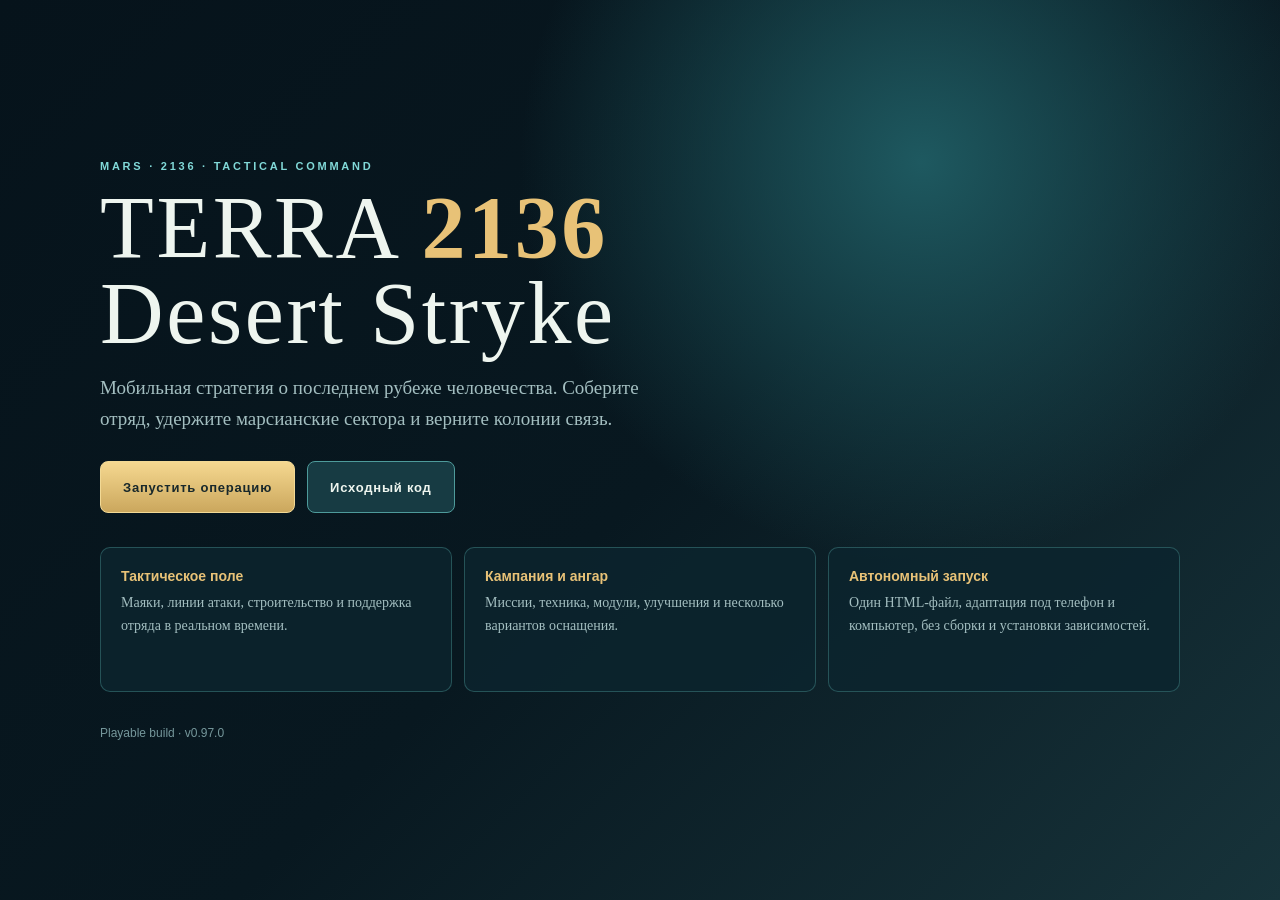
==== index.html @ c43dffd1 "v0.97.0: модели юнитов — детализация по размеру на экране, анизотропия 8×, наклон корпуса Текстуры: " ====
<!doctype html>
<html lang="ru">
<head>
  <meta charset="utf-8">
  <meta name="viewport" content="width=device-width, initial-scale=1">
  <meta name="theme-color" content="#081b24">
  <meta name="description" content="TERRA 2136: Desert Stryke — мобильная тактическая стратегия в браузере.">
  <title>TERRA 2136 · Desert Stryke</title>
  <style>
    :root { color-scheme: dark; --bg: #081820; --panel: #102c35; --line: #4e9b9b; --text: #eef5ef; --muted: #a3bec0; --gold: #e8c277; --cyan: #81d9d8; }
    * { box-sizing: border-box; }
    body { margin: 0; min-height: 100vh; color: var(--text); background: radial-gradient(circle at 72% 18%, #1e5960 0, transparent 34%), linear-gradient(135deg, #06131b, var(--bg) 52%, #17333a); font: 16px/1.6 Georgia, 'Times New Roman', serif; }
    main { width: min(1080px, calc(100% - 40px)); min-height: 100vh; margin: auto; display: grid; align-content: center; gap: 34px; padding: 58px 0; }
    .eyebrow { color: var(--cyan); font: 700 11px/1.2 'Trebuchet MS', sans-serif; letter-spacing: .25em; text-transform: uppercase; }
    h1 { max-width: 760px; margin: 12px 0 16px; font-size: clamp(42px, 8vw, 88px); font-weight: 400; line-height: .98; letter-spacing: .03em; }
    h1 strong { color: var(--gold); font-weight: 700; }
    .lead { max-width: 570px; margin: 0; color: var(--muted); font-size: 19px; }
    .actions { display: flex; flex-wrap: wrap; gap: 12px; margin-top: 27px; }
    a { color: inherit; }
    .button { display: inline-flex; align-items: center; justify-content: center; min-height: 52px; padding: 12px 22px; border: 1px solid var(--line); border-radius: 8px; color: var(--text); background: #173b43; font: 700 13px 'Trebuchet MS', sans-serif; letter-spacing: .06em; text-decoration: none; }
    .button.primary { border-color: #f2d995; color: #18282b; background: linear-gradient(#f5d890, #cba75d); }
    .button:hover { filter: brightness(1.12); }
    .features { display: grid; grid-template-columns: repeat(3, 1fr); gap: 12px; }
    article { min-height: 145px; padding: 20px; border: 1px solid #4e9b9b66; border-radius: 10px; background: #0c252ed9; }
    article b { display: block; margin-bottom: 8px; color: var(--gold); font: 700 14px 'Trebuchet MS', sans-serif; }
    article p { margin: 0; color: var(--muted); font-size: 14px; }
    footer { color: #75979b; font: 12px 'Trebuchet MS', sans-serif; }
    @media (max-width: 650px) { main { width: min(100% - 28px, 520px); padding: 36px 0; gap: 24px; } .lead { font-size: 16px; } .features { grid-template-columns: 1fr; } article { min-height: auto; } .button { width: 100%; } }
  </style>
</head>
<body>
  <main>
    <section>
      <div class="eyebrow">Mars · 2136 · Tactical command</div>
      <h1>TERRA <strong>2136</strong><br>Desert Stryke</h1>
      <p class="lead">Мобильная стратегия о последнем рубеже человечества. Соберите отряд, удержите марсианские сектора и верните колонии связь.</p>
      <div class="actions">
        <a class="button primary" href="./TERRA2136_PLAY_v0.97.0.html">Запустить операцию</a>
        <a class="button" href="https://github.com/Max-aye/TD-RTS---Desert-stryke">Исходный код</a>
      </div>
    </section>
    <section class="features" aria-label="Возможности игры">
      <article><b>Тактическое поле</b><p>Маяки, линии атаки, строительство и поддержка отряда в реальном времени.</p></article>
      <article><b>Кампания и ангар</b><p>Миссии, техника, модули, улучшения и несколько вариантов оснащения.</p></article>
      <article><b>Автономный запуск</b><p>Один HTML-файл, адаптация под телефон и компьютер, без сборки и установки зависимостей.</p></article>
    </section>
    <footer>Playable build · v0.97.0</footer>
  </main>
</body>
</html>
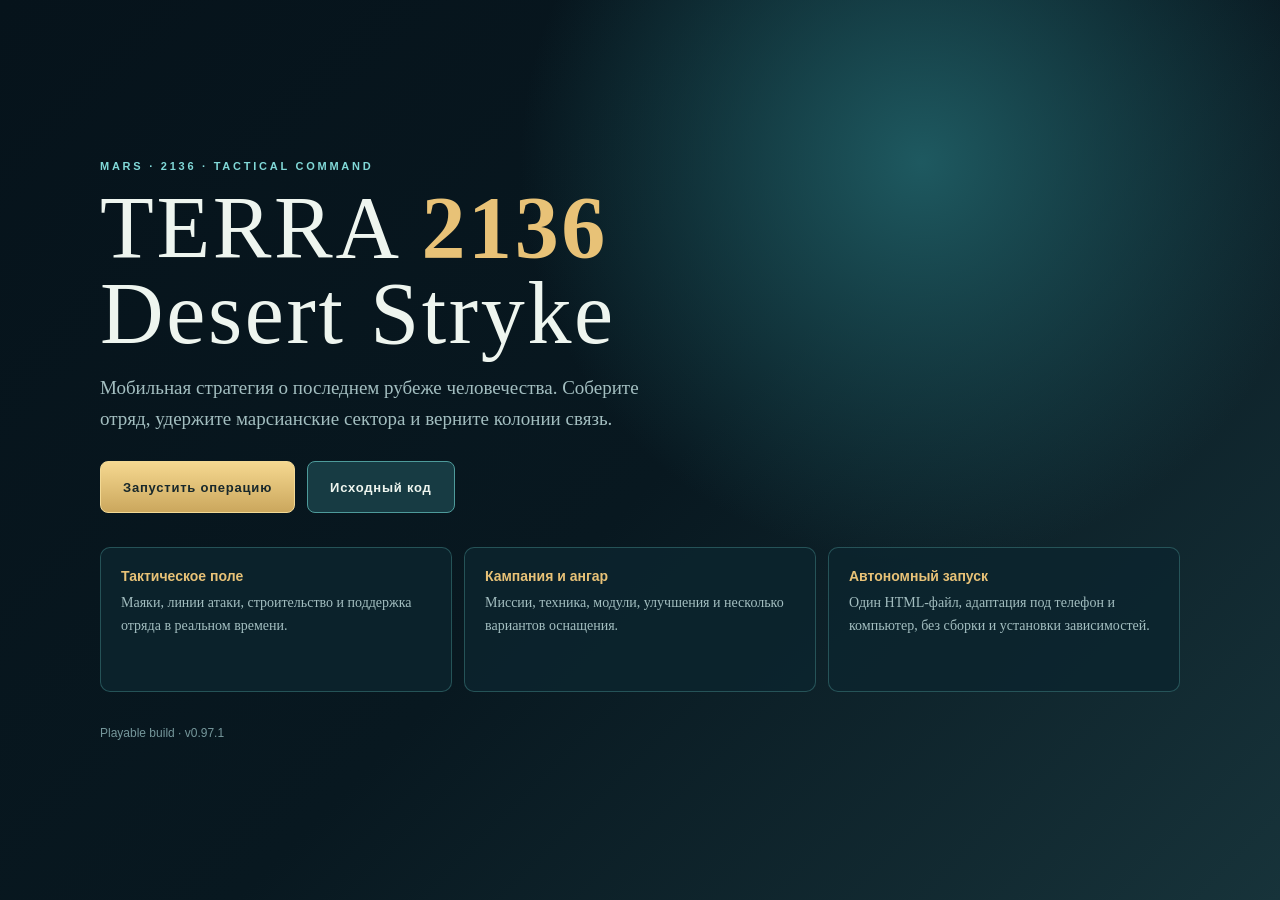
==== commit 31ee92b9: "v0.97.1: текстуры моделей под качество устройства, крен корпуса на поворотах Текстуры. Встроенные в " ====
--- a/index.html
+++ b/index.html
@@ -35,7 +35,7 @@
       <h1>TERRA <strong>2136</strong><br>Desert Stryke</h1>
       <p class="lead">Мобильная стратегия о последнем рубеже человечества. Соберите отряд, удержите марсианские сектора и верните колонии связь.</p>
       <div class="actions">
-        <a class="button primary" href="./TERRA2136_PLAY_v0.97.0.html">Запустить операцию</a>
+        <a class="button primary" href="./TERRA2136_PLAY_v0.97.1.html">Запустить операцию</a>
         <a class="button" href="https://github.com/Max-aye/TD-RTS---Desert-stryke">Исходный код</a>
       </div>
     </section>
@@ -44,7 +44,7 @@
       <article><b>Кампания и ангар</b><p>Миссии, техника, модули, улучшения и несколько вариантов оснащения.</p></article>
       <article><b>Автономный запуск</b><p>Один HTML-файл, адаптация под телефон и компьютер, без сборки и установки зависимостей.</p></article>
     </section>
-    <footer>Playable build · v0.97.0</footer>
+    <footer>Playable build · v0.97.1</footer>
   </main>
 </body>
 </html>
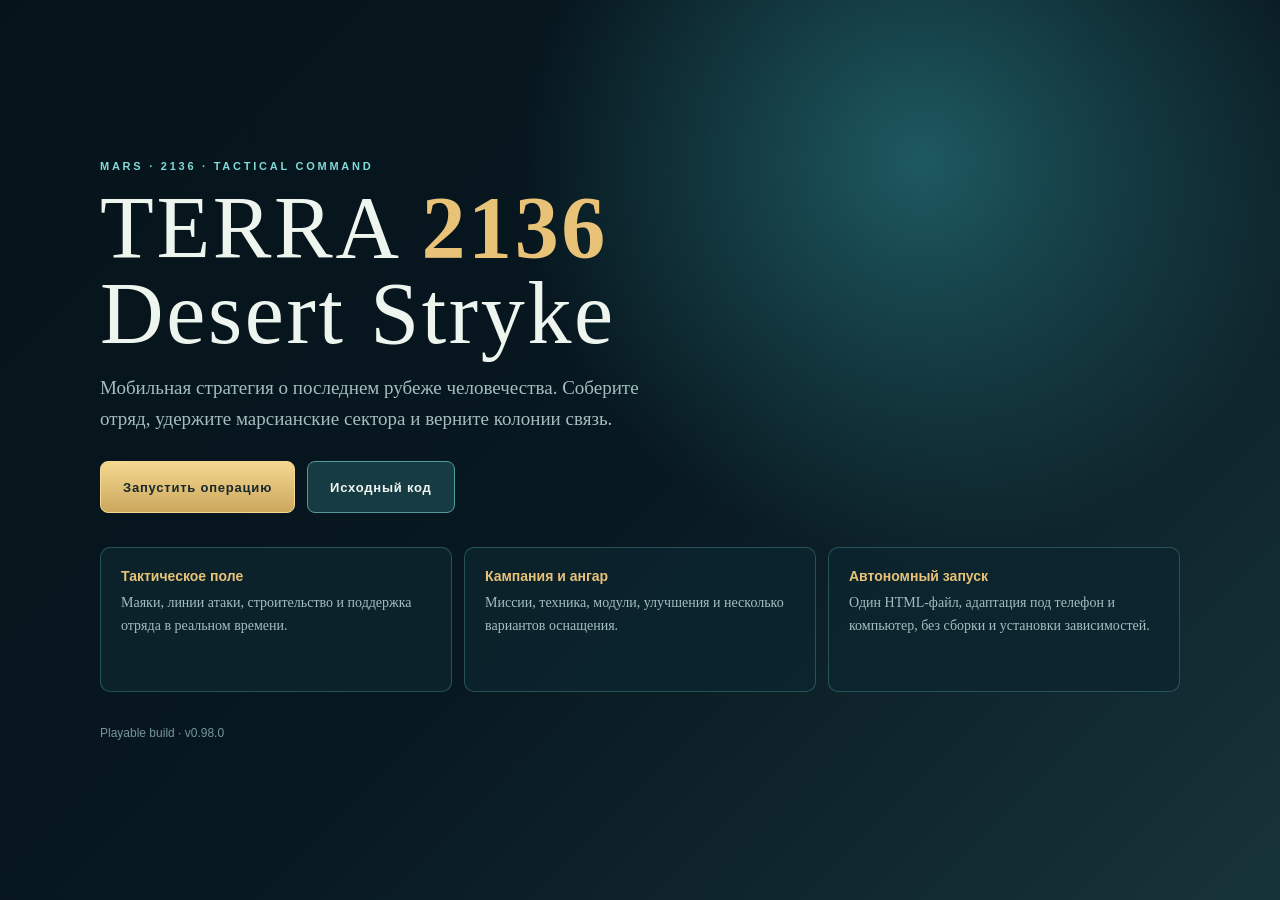
==== commit fc755470: "v0.98.0: награды R1 и R4, счётчик экономики; R2 и R3 отклонены по данным Задача баланса. Таблица «бы" ====
--- a/index.html
+++ b/index.html
@@ -35,7 +35,7 @@
       <h1>TERRA <strong>2136</strong><br>Desert Stryke</h1>
       <p class="lead">Мобильная стратегия о последнем рубеже человечества. Соберите отряд, удержите марсианские сектора и верните колонии связь.</p>
       <div class="actions">
-        <a class="button primary" href="./TERRA2136_PLAY_v0.97.1.html">Запустить операцию</a>
+        <a class="button primary" href="./TERRA2136_PLAY_v0.98.0.html">Запустить операцию</a>
         <a class="button" href="https://github.com/Max-aye/TD-RTS---Desert-stryke">Исходный код</a>
       </div>
     </section>
@@ -44,7 +44,7 @@
       <article><b>Кампания и ангар</b><p>Миссии, техника, модули, улучшения и несколько вариантов оснащения.</p></article>
       <article><b>Автономный запуск</b><p>Один HTML-файл, адаптация под телефон и компьютер, без сборки и установки зависимостей.</p></article>
     </section>
-    <footer>Playable build · v0.97.1</footer>
+    <footer>Playable build · v0.98.0</footer>
   </main>
 </body>
 </html>
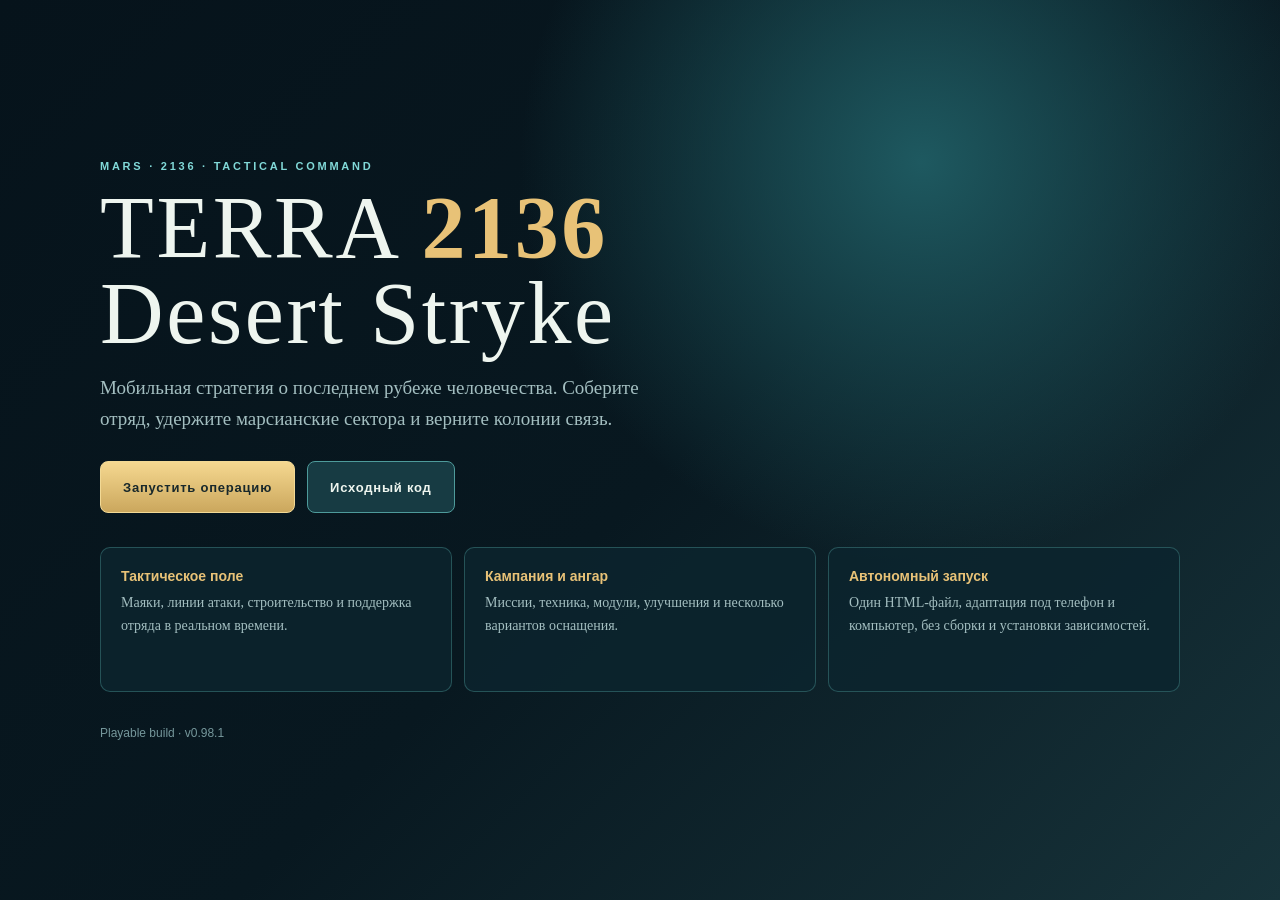
==== commit 12640c7c: "v0.98.1: портреты коллекции для карт, показывавших своё здание Замер по живой коллекции: 82 карты, 7" ====
--- a/index.html
+++ b/index.html
@@ -35,7 +35,7 @@
       <h1>TERRA <strong>2136</strong><br>Desert Stryke</h1>
       <p class="lead">Мобильная стратегия о последнем рубеже человечества. Соберите отряд, удержите марсианские сектора и верните колонии связь.</p>
       <div class="actions">
-        <a class="button primary" href="./TERRA2136_PLAY_v0.98.0.html">Запустить операцию</a>
+        <a class="button primary" href="./TERRA2136_PLAY_v0.98.1.html">Запустить операцию</a>
         <a class="button" href="https://github.com/Max-aye/TD-RTS---Desert-stryke">Исходный код</a>
       </div>
     </section>
@@ -44,7 +44,7 @@
       <article><b>Кампания и ангар</b><p>Миссии, техника, модули, улучшения и несколько вариантов оснащения.</p></article>
       <article><b>Автономный запуск</b><p>Один HTML-файл, адаптация под телефон и компьютер, без сборки и установки зависимостей.</p></article>
     </section>
-    <footer>Playable build · v0.98.0</footer>
+    <footer>Playable build · v0.98.1</footer>
   </main>
 </body>
 </html>
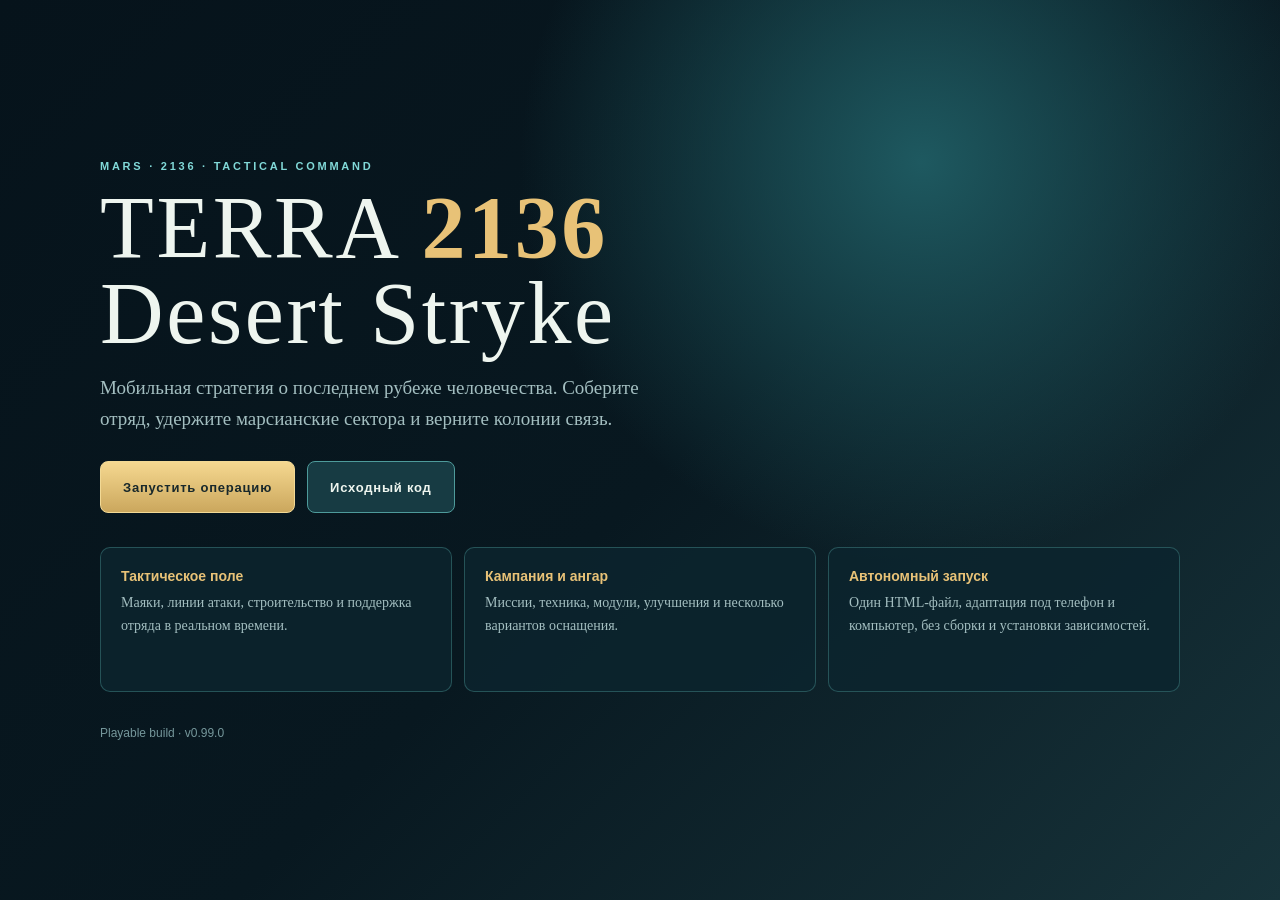
==== commit d6c87a6e: "v0.99.0: мёртвые правила стилей удалены, таблицы наборов сведены в одну Обе правки — доказанные экви" ====
--- a/index.html
+++ b/index.html
@@ -35,7 +35,7 @@
       <h1>TERRA <strong>2136</strong><br>Desert Stryke</h1>
       <p class="lead">Мобильная стратегия о последнем рубеже человечества. Соберите отряд, удержите марсианские сектора и верните колонии связь.</p>
       <div class="actions">
-        <a class="button primary" href="./TERRA2136_PLAY_v0.98.1.html">Запустить операцию</a>
+        <a class="button primary" href="./TERRA2136_PLAY_v0.99.0.html">Запустить операцию</a>
         <a class="button" href="https://github.com/Max-aye/TD-RTS---Desert-stryke">Исходный код</a>
       </div>
     </section>
@@ -44,7 +44,7 @@
       <article><b>Кампания и ангар</b><p>Миссии, техника, модули, улучшения и несколько вариантов оснащения.</p></article>
       <article><b>Автономный запуск</b><p>Один HTML-файл, адаптация под телефон и компьютер, без сборки и установки зависимостей.</p></article>
     </section>
-    <footer>Playable build · v0.98.1</footer>
+    <footer>Playable build · v0.99.0</footer>
   </main>
 </body>
 </html>
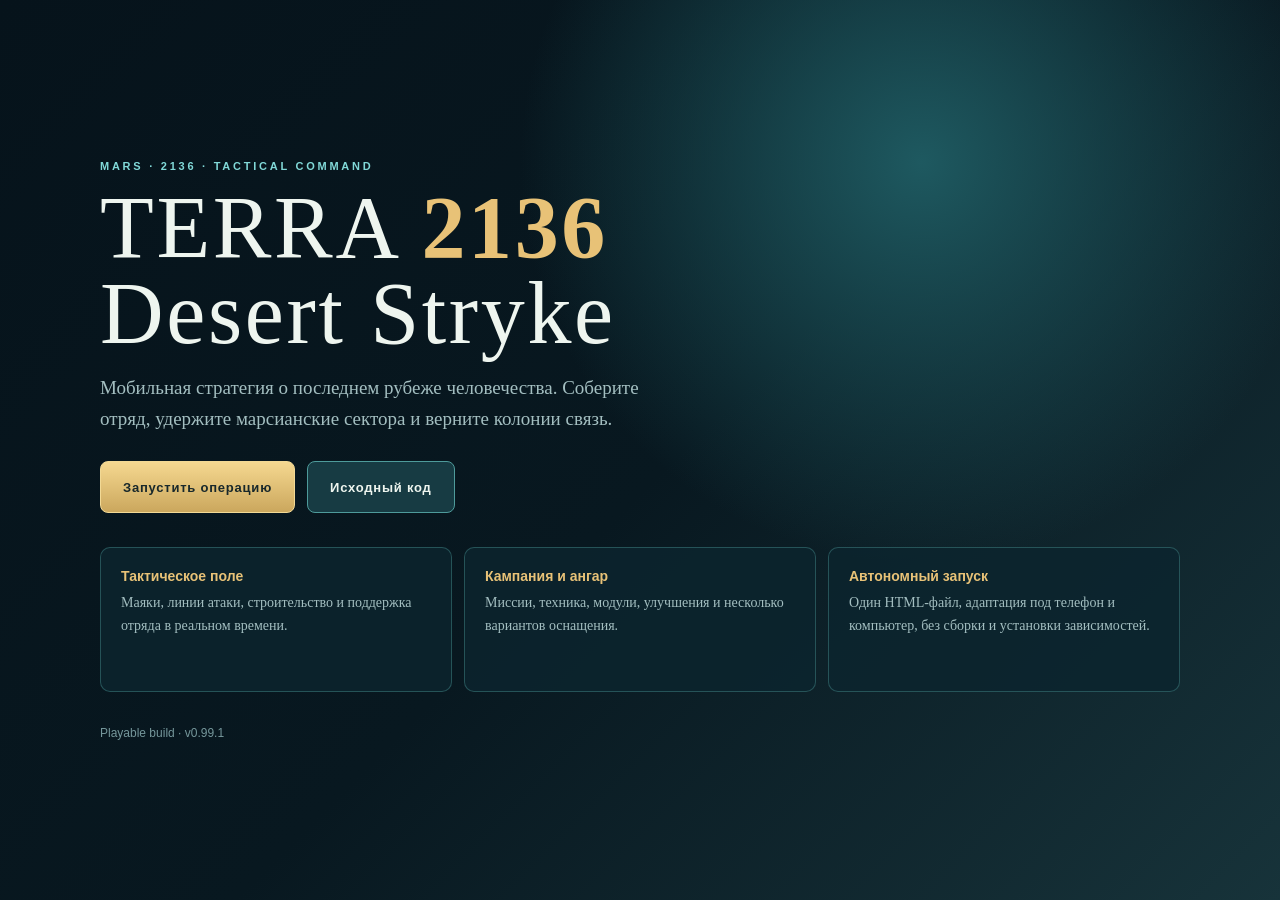
==== commit e72621d6: "v0.99.1: R2 — вторая версия политики терминала с миграцией истории Исход «Без награды» выпадал в 40 " ====
--- a/index.html
+++ b/index.html
@@ -35,7 +35,7 @@
       <h1>TERRA <strong>2136</strong><br>Desert Stryke</h1>
       <p class="lead">Мобильная стратегия о последнем рубеже человечества. Соберите отряд, удержите марсианские сектора и верните колонии связь.</p>
       <div class="actions">
-        <a class="button primary" href="./TERRA2136_PLAY_v0.99.0.html">Запустить операцию</a>
+        <a class="button primary" href="./TERRA2136_PLAY_v0.99.1.html">Запустить операцию</a>
         <a class="button" href="https://github.com/Max-aye/TD-RTS---Desert-stryke">Исходный код</a>
       </div>
     </section>
@@ -44,7 +44,7 @@
       <article><b>Кампания и ангар</b><p>Миссии, техника, модули, улучшения и несколько вариантов оснащения.</p></article>
       <article><b>Автономный запуск</b><p>Один HTML-файл, адаптация под телефон и компьютер, без сборки и установки зависимостей.</p></article>
     </section>
-    <footer>Playable build · v0.99.0</footer>
+    <footer>Playable build · v0.99.1</footer>
   </main>
 </body>
 </html>
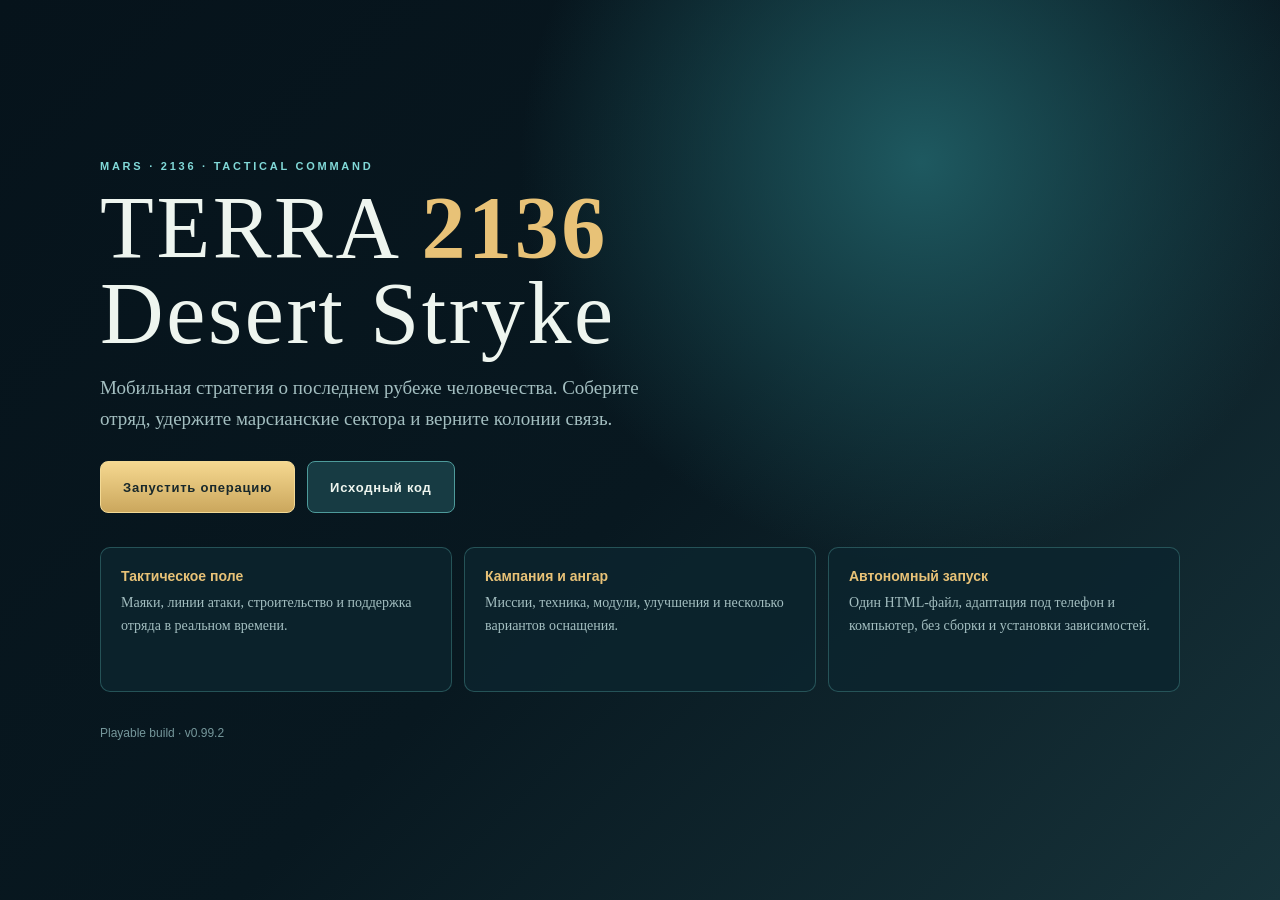
==== commit d081ec5d: "v0.99.2: атмосферный экран запуска с честной полосой загрузки; витринный README Экран запуска. Загру" ====
--- a/index.html
+++ b/index.html
@@ -35,7 +35,7 @@
       <h1>TERRA <strong>2136</strong><br>Desert Stryke</h1>
       <p class="lead">Мобильная стратегия о последнем рубеже человечества. Соберите отряд, удержите марсианские сектора и верните колонии связь.</p>
       <div class="actions">
-        <a class="button primary" href="./TERRA2136_PLAY_v0.99.1.html">Запустить операцию</a>
+        <a class="button primary" href="./TERRA2136_PLAY_v0.99.2.html">Запустить операцию</a>
         <a class="button" href="https://github.com/Max-aye/TD-RTS---Desert-stryke">Исходный код</a>
       </div>
     </section>
@@ -44,7 +44,7 @@
       <article><b>Кампания и ангар</b><p>Миссии, техника, модули, улучшения и несколько вариантов оснащения.</p></article>
       <article><b>Автономный запуск</b><p>Один HTML-файл, адаптация под телефон и компьютер, без сборки и установки зависимостей.</p></article>
     </section>
-    <footer>Playable build · v0.99.1</footer>
+    <footer>Playable build · v0.99.2</footer>
   </main>
 </body>
 </html>
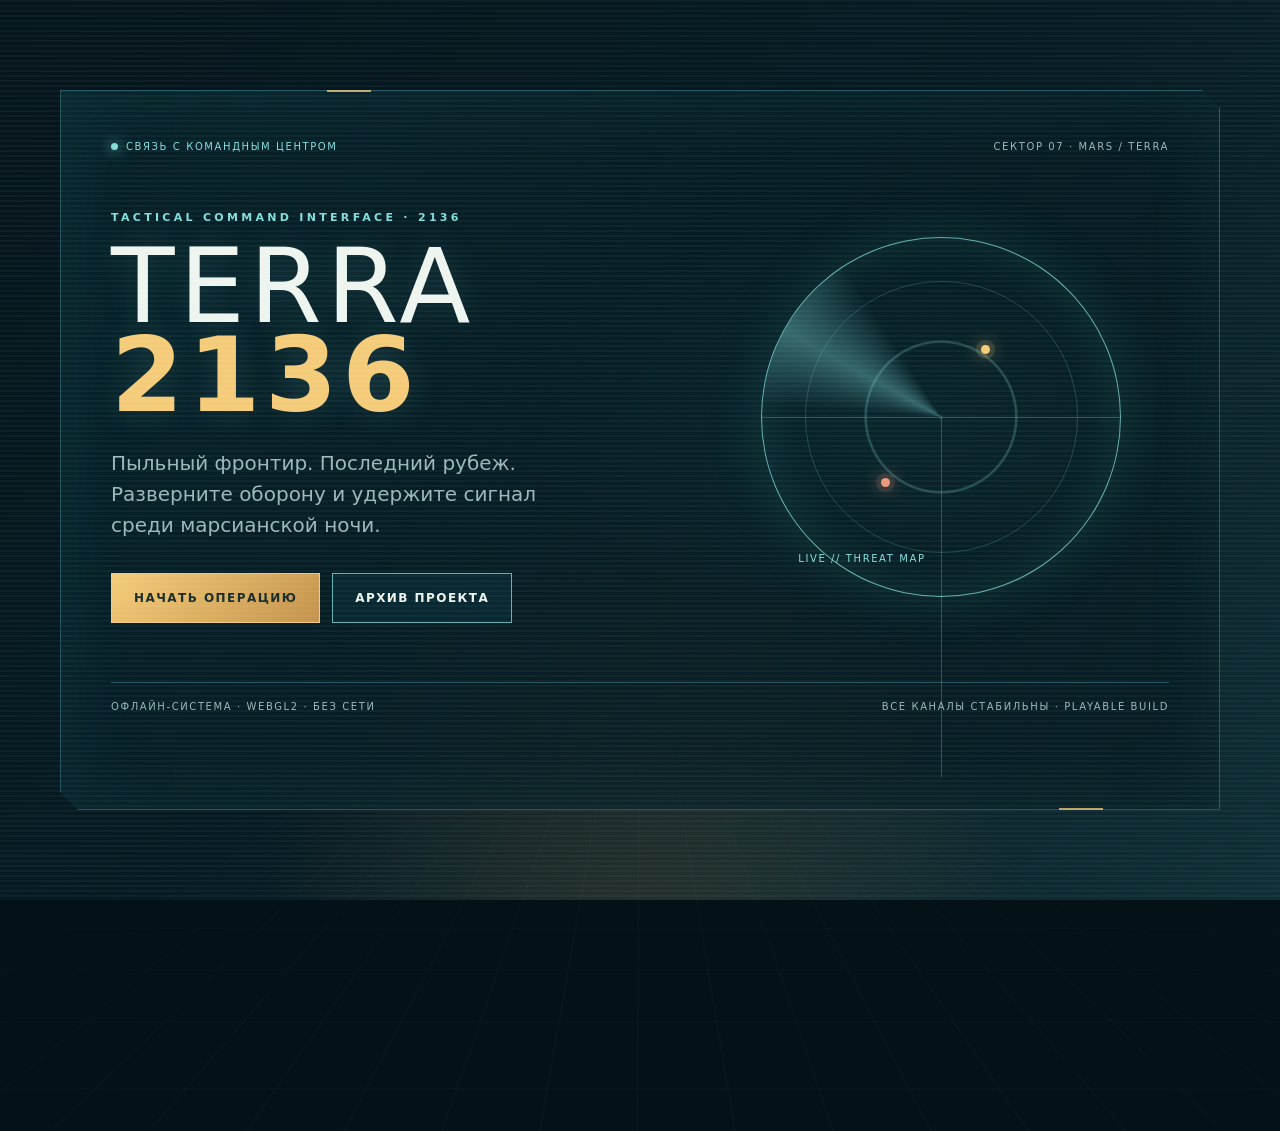
==== commit 9a0a2450: "Redesign landing intro as atmospheric TERRA command interface" ====
--- a/index.html
+++ b/index.html
@@ -3,48 +3,128 @@
 <head>
   <meta charset="utf-8">
   <meta name="viewport" content="width=device-width, initial-scale=1">
-  <meta name="theme-color" content="#081b24">
+  <meta name="theme-color" content="#071b23">
   <meta name="description" content="TERRA 2136: Desert Stryke — мобильная тактическая стратегия в браузере.">
   <title>TERRA 2136 · Desert Stryke</title>
   <style>
-    :root { color-scheme: dark; --bg: #081820; --panel: #102c35; --line: #4e9b9b; --text: #eef5ef; --muted: #a3bec0; --gold: #e8c277; --cyan: #81d9d8; }
+    :root {
+      color-scheme: dark;
+      --bg: #071b23;
+      --deep: #041116;
+      --panel: rgba(8, 34, 42, .78);
+      --line: rgba(99, 206, 219, .32);
+      --line-bright: rgba(132, 223, 220, .76);
+      --text: #eef5ef;
+      --muted: #9bb9ba;
+      --cyan: #84dfdc;
+      --gold: #f4cc79;
+      --red: #ef977d;
+    }
     * { box-sizing: border-box; }
-    body { margin: 0; min-height: 100vh; color: var(--text); background: radial-gradient(circle at 72% 18%, #1e5960 0, transparent 34%), linear-gradient(135deg, #06131b, var(--bg) 52%, #17333a); font: 16px/1.6 Georgia, 'Times New Roman', serif; }
-    main { width: min(1080px, calc(100% - 40px)); min-height: 100vh; margin: auto; display: grid; align-content: center; gap: 34px; padding: 58px 0; }
-    .eyebrow { color: var(--cyan); font: 700 11px/1.2 'Trebuchet MS', sans-serif; letter-spacing: .25em; text-transform: uppercase; }
-    h1 { max-width: 760px; margin: 12px 0 16px; font-size: clamp(42px, 8vw, 88px); font-weight: 400; line-height: .98; letter-spacing: .03em; }
-    h1 strong { color: var(--gold); font-weight: 700; }
-    .lead { max-width: 570px; margin: 0; color: var(--muted); font-size: 19px; }
-    .actions { display: flex; flex-wrap: wrap; gap: 12px; margin-top: 27px; }
-    a { color: inherit; }
-    .button { display: inline-flex; align-items: center; justify-content: center; min-height: 52px; padding: 12px 22px; border: 1px solid var(--line); border-radius: 8px; color: var(--text); background: #173b43; font: 700 13px 'Trebuchet MS', sans-serif; letter-spacing: .06em; text-decoration: none; }
-    .button.primary { border-color: #f2d995; color: #18282b; background: linear-gradient(#f5d890, #cba75d); }
-    .button:hover { filter: brightness(1.12); }
-    .features { display: grid; grid-template-columns: repeat(3, 1fr); gap: 12px; }
-    article { min-height: 145px; padding: 20px; border: 1px solid #4e9b9b66; border-radius: 10px; background: #0c252ed9; }
-    article b { display: block; margin-bottom: 8px; color: var(--gold); font: 700 14px 'Trebuchet MS', sans-serif; }
-    article p { margin: 0; color: var(--muted); font-size: 14px; }
-    footer { color: #75979b; font: 12px 'Trebuchet MS', sans-serif; }
-    @media (max-width: 650px) { main { width: min(100% - 28px, 520px); padding: 36px 0; gap: 24px; } .lead { font-size: 16px; } .features { grid-template-columns: 1fr; } article { min-height: auto; } .button { width: 100%; } }
+    html, body { min-height: 100%; }
+    body {
+      margin: 0;
+      overflow-x: hidden;
+      color: var(--text);
+      background: var(--deep);
+      font-family: "Trebuchet MS", system-ui, sans-serif;
+    }
+    body::before {
+      position: fixed;
+      inset: 0;
+      z-index: 5;
+      pointer-events: none;
+      content: "";
+      opacity: .075;
+      background: repeating-linear-gradient(0deg, transparent 0 3px, #b7ffff 4px, transparent 5px);
+      mix-blend-mode: screen;
+    }
+    .intro {
+      position: relative;
+      display: grid;
+      min-height: 100vh;
+      place-items: center;
+      isolation: isolate;
+      background:
+        radial-gradient(ellipse at 69% 47%, rgba(37, 119, 119, .32), transparent 29%),
+        radial-gradient(ellipse at 50% 120%, rgba(218, 145, 74, .16), transparent 44%),
+        linear-gradient(135deg, #06141b 0%, var(--bg) 53%, #102e35 100%);
+    }
+    .intro::after {
+      position: absolute;
+      inset: 0;
+      z-index: -1;
+      content: "";
+      opacity: .2;
+      background-image: linear-gradient(rgba(132,223,220,.15) 1px, transparent 1px), linear-gradient(90deg, rgba(132,223,220,.15) 1px, transparent 1px);
+      background-size: 58px 58px;
+      mask-image: linear-gradient(90deg, transparent, #000 25% 75%, transparent);
+      transform: perspective(520px) rotateX(57deg) translateY(28%);
+      transform-origin: bottom;
+    }
+    .frame {
+      position: relative;
+      width: min(1160px, calc(100% - 36px));
+      min-height: min(720px, calc(100vh - 36px));
+      padding: clamp(22px, 4vw, 50px);
+      border: 1px solid var(--line);
+      background: linear-gradient(120deg, rgba(8, 35, 43, .9), rgba(5, 20, 27, .56));
+      box-shadow: 0 0 0 7px rgba(3, 14, 19, .5), 0 28px 90px rgba(0,0,0,.42), inset 0 0 80px rgba(81, 190, 190, .08);
+      clip-path: polygon(0 0, calc(100% - 18px) 0, 100% 18px, 100% 100%, 18px 100%, 0 calc(100% - 18px));
+    }
+    .frame::before, .frame::after { position: absolute; width: 44px; height: 8px; content: ""; border-top: 2px solid var(--gold); opacity: .75; }
+    .frame::before { top: -1px; left: 23%; }
+    .frame::after { right: 10%; bottom: -1px; transform: rotate(180deg); }
+    .topbar, .bottombar { display: flex; align-items: center; justify-content: space-between; gap: 18px; color: var(--muted); font-size: 10px; letter-spacing: .16em; text-transform: uppercase; }
+    .signal { color: var(--cyan); }
+    .signal::before { display: inline-block; width: 7px; height: 7px; margin-right: 8px; border-radius: 50%; content: ""; background: var(--cyan); box-shadow: 0 0 13px var(--cyan); animation: pulse 1.8s infinite; }
+    .main { display: grid; grid-template-columns: minmax(0, 1.05fr) minmax(280px, .95fr); align-items: center; gap: clamp(28px, 8vw, 100px); min-height: 530px; }
+    .copy { position: relative; z-index: 1; }
+    .eyebrow { margin: 0 0 18px; color: var(--cyan); font-size: 11px; font-weight: 700; letter-spacing: .3em; text-transform: uppercase; }
+    h1 { max-width: 700px; margin: 0; font-size: clamp(48px, 9vw, 104px); font-weight: 400; line-height: .86; letter-spacing: .045em; text-shadow: 0 0 34px rgba(132,223,220,.16); }
+    h1 strong { display: block; color: var(--gold); font-weight: 700; }
+    .tagline { max-width: 470px; margin: 28px 0 0; color: var(--muted); font-size: clamp(16px, 2vw, 20px); line-height: 1.55; }
+    .actions { display: flex; flex-wrap: wrap; gap: 12px; margin-top: 32px; }
+    a { color: inherit; text-decoration: none; }
+    .button { display: inline-flex; min-height: 50px; align-items: center; justify-content: center; padding: 13px 22px; border: 1px solid var(--line-bright); color: var(--text); background: rgba(10, 48, 57, .62); font-size: 12px; font-weight: 700; letter-spacing: .12em; text-transform: uppercase; transition: .2s ease; }
+    .button:hover, .button:focus-visible { color: var(--deep); background: var(--cyan); box-shadow: 0 0 26px rgba(132,223,220,.3); transform: translateY(-2px); }
+    .button.primary { border-color: var(--gold); color: #192c2c; background: linear-gradient(135deg, #f4cc79, #c4934c); }
+    .button.primary:hover, .button.primary:focus-visible { background: #ffe2a2; }
+    .radar-wrap { position: relative; display: grid; place-items: center; min-height: 360px; }
+    .radar { position: relative; width: min(360px, 75vw); aspect-ratio: 1; border: 1px solid var(--line-bright); border-radius: 50%; background: radial-gradient(circle, rgba(71, 172, 163, .17) 0 2px, transparent 3px), repeating-radial-gradient(circle, transparent 0 29%, rgba(132,223,220,.24) 29.5% 30%, transparent 30.5% 100%); box-shadow: 0 0 60px rgba(72, 205, 193, .12), inset 0 0 50px rgba(72, 205, 193, .12); }
+    .radar::before { position: absolute; inset: 0; border-radius: 50%; content: ""; background: conic-gradient(from 0deg, transparent 0 76%, rgba(132,223,220,.36) 83%, transparent 91%); animation: sweep 5s linear infinite; }
+    .radar::after { position: absolute; inset: 12%; border: 1px solid rgba(132,223,220,.22); border-radius: 50%; content: ""; }
+    .crosshair { position: absolute; inset: 50% 0 auto; height: 1px; background: var(--line); }
+    .crosshair::after { position: absolute; top: -50%; left: 50%; width: 1px; height: min(360px, 75vw); content: ""; background: var(--line); }
+    .blip { position: absolute; width: 9px; height: 9px; border-radius: 50%; background: var(--gold); box-shadow: 0 0 0 5px rgba(244,204,121,.13), 0 0 18px var(--gold); animation: blink 2.2s infinite; }
+    .blip.one { top: 30%; left: 61%; } .blip.two { top: 67%; left: 33%; animation-delay: .8s; background: var(--red); box-shadow: 0 0 0 5px rgba(239,151,125,.12), 0 0 18px var(--red); }
+    .radar-label { position: absolute; bottom: 9%; left: 10%; color: var(--cyan); font-size: 10px; letter-spacing: .16em; }
+    .bottombar { border-top: 1px solid var(--line); padding-top: 18px; }
+    @keyframes sweep { to { transform: rotate(360deg); } } @keyframes pulse { 50% { opacity: .4; } } @keyframes blink { 50% { transform: scale(.55); opacity: .55; } }
+    @media (max-width: 720px) { .frame { width: calc(100% - 20px); min-height: calc(100vh - 20px); padding: 20px; } .main { grid-template-columns: 1fr; min-height: 0; gap: 8px; padding: 48px 0 30px; } .radar-wrap { min-height: 250px; order: -1; } .radar { width: min(260px, 62vw); } .crosshair::after { height: min(260px, 62vw); } .topbar span:last-child, .bottombar span:last-child { display: none; } h1 { font-size: clamp(48px, 16vw, 78px); } }
+    @media (prefers-reduced-motion: reduce) { *, *::before, *::after { animation-duration: .01ms !important; animation-iteration-count: 1 !important; transition-duration: .01ms !important; } }
   </style>
 </head>
 <body>
-  <main>
-    <section>
-      <div class="eyebrow">Mars · 2136 · Tactical command</div>
-      <h1>TERRA <strong>2136</strong><br>Desert Stryke</h1>
-      <p class="lead">Мобильная стратегия о последнем рубеже человечества. Соберите отряд, удержите марсианские сектора и верните колонии связь.</p>
-      <div class="actions">
-        <a class="button primary" href="./TERRA2136_PLAY_v0.99.2.html">Запустить операцию</a>
-        <a class="button" href="https://github.com/Max-aye/TD-RTS---Desert-stryke">Исходный код</a>
+  <main class="intro">
+    <section class="frame" aria-label="TERRA 2136 command interface">
+      <header class="topbar"><span class="signal">Связь с командным центром</span><span>Сектор 07 · Mars / Terra</span></header>
+      <div class="main">
+        <section class="copy">
+          <p class="eyebrow">Tactical command interface · 2136</p>
+          <h1>TERRA <strong>2136</strong></h1>
+          <p class="tagline">Пыльный фронтир. Последний рубеж. Разверните оборону и удержите сигнал среди марсианской ночи.</p>
+          <nav class="actions" aria-label="Основная навигация">
+            <a class="button primary" href="./TERRA2136_PLAY_v0.99.2.html">Начать операцию</a>
+            <a class="button" href="https://github.com/Max-aye/TD-RTS---Desert-stryke">Архив проекта</a>
+          </nav>
+        </section>
+        <section class="radar-wrap" aria-label="Тактический радар">
+          <div class="radar"><span class="crosshair"></span><i class="blip one"></i><i class="blip two"></i><span class="radar-label">LIVE // THREAT MAP</span></div>
+        </section>
       </div>
+      <footer class="bottombar"><span>Офлайн-система · WebGL2 · без сети</span><span>Все каналы стабильны · PLAYABLE BUILD</span></footer>
     </section>
-    <section class="features" aria-label="Возможности игры">
-      <article><b>Тактическое поле</b><p>Маяки, линии атаки, строительство и поддержка отряда в реальном времени.</p></article>
-      <article><b>Кампания и ангар</b><p>Миссии, техника, модули, улучшения и несколько вариантов оснащения.</p></article>
-      <article><b>Автономный запуск</b><p>Один HTML-файл, адаптация под телефон и компьютер, без сборки и установки зависимостей.</p></article>
-    </section>
-    <footer>Playable build · v0.99.2</footer>
   </main>
 </body>
-</html>+</html>
